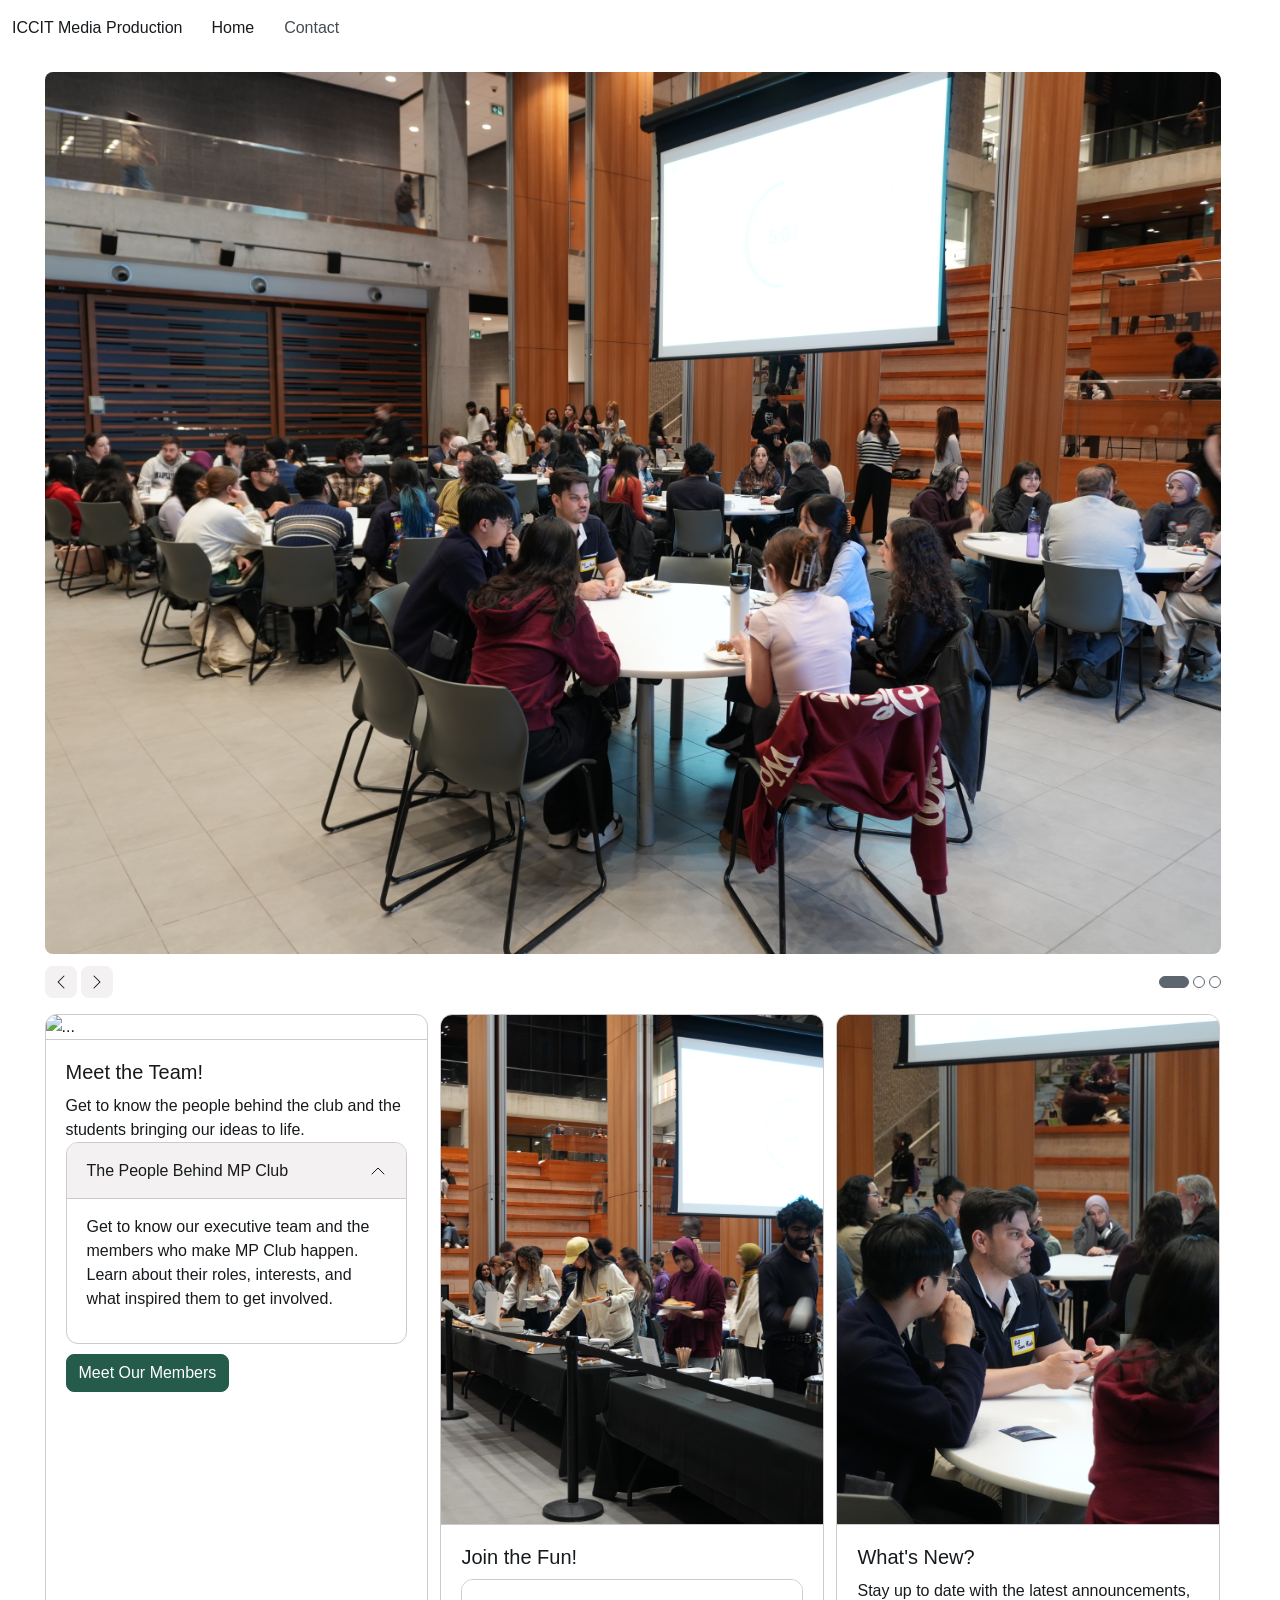
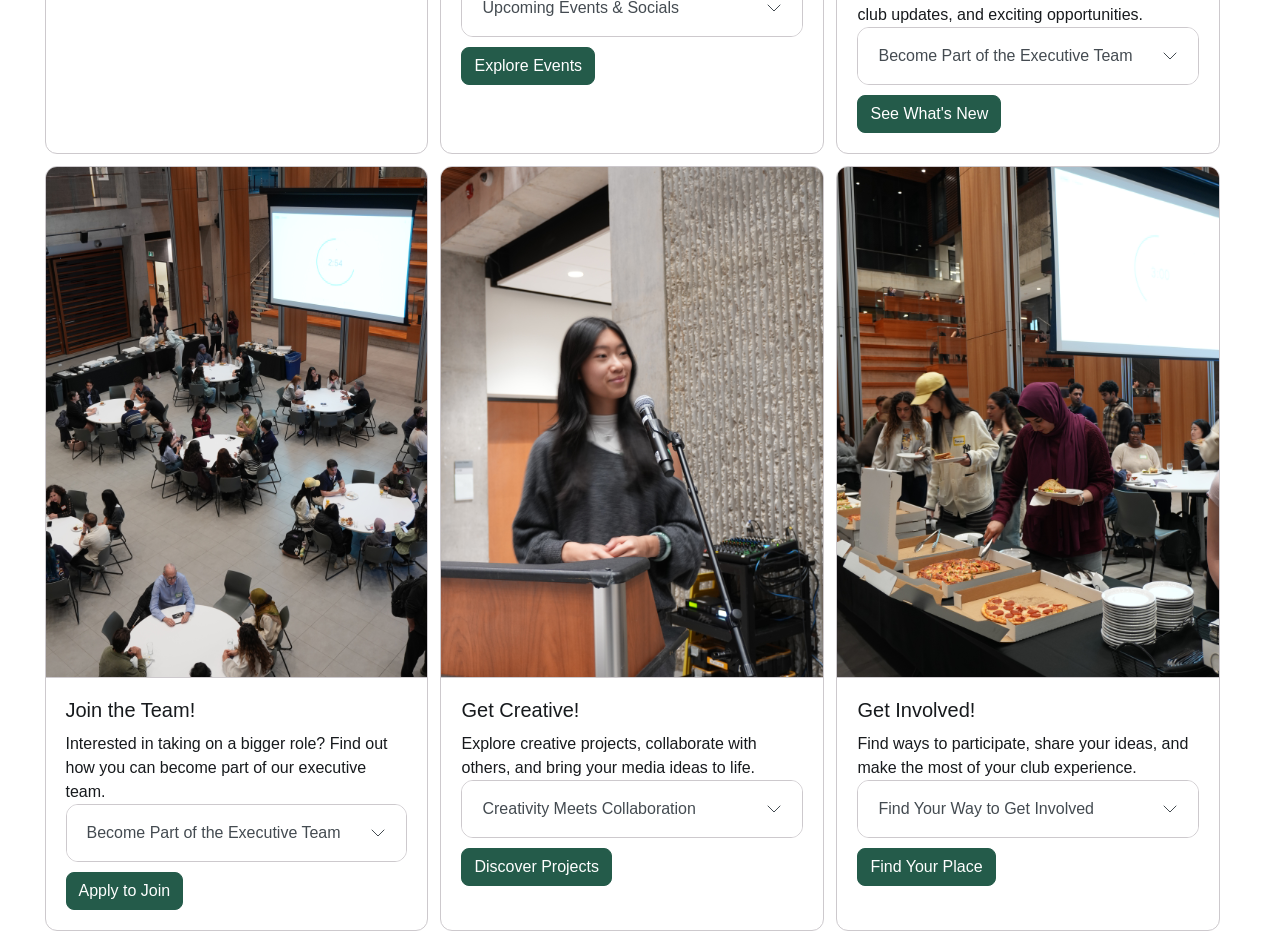
==== index.html @ 5dc6a639 "version01" ====
<!DOCTYPE html>
<html lang="en">
<head>
    <meta charset="UTF-8">
    <meta name="viewport" content="width=device-width, initial-scale=1.0">
    <title>ICCIT Media Production</title>
    <link rel="stylesheet" href="css/bootstrap.min.css">
    <link rel="stylesheet" href="css/style.css">
    <script type="module" src="js/bootstrap.bundle.min.js"></script>
</head>
<body>


<nav class="navbar md:navbar-expand">
  <div class="container-fluid">
    <a class="navbar-brand" href="#">ICCIT Media Production</a>
    <button class="btn-icon navbar-toggler" type="button" data-bs-toggle="drawer" data-bs-target="#navbarNavMenu" aria-controls="navbarNavMenu" aria-expanded="false" aria-label="Toggle navigation">
      <span class="navbar-toggler-icon" aria-hidden="true"></span>
    </button>
    <dialog class="drawer drawer-end" tabindex="-1" id="navbarNavMenu" aria-labelledby="navbarNavMenuLabel">
      <div class="drawer-header">
        <h5 class="drawer-title" id="navbarNavMenuLabel">Menu</h5>
        <button type="button" class="btn-close" data-bs-dismiss="drawer" aria-label="Close"></button>
      </div>
      <div class="drawer-body">
        <ul class="navbar-nav">
          <li class="nav-item">
            <a class="nav-link active" aria-current="page" href="index.html">Home</a>
          </li>
          <li class="nav-item">
            <a class="nav-link" href="contact.html">Contact</a>
          </li>
          <li class="nav-item">
            <a class="nav-link" href="#"></a>
          </li>
          <li class="nav-item">
            <div class="menu">
              <a class="menu-item" href="#">Action</a>
              <a class="menu-item" href="#">Another action</a>
              <a class="menu-item" href="#">Something else here</a>
            </div>
          </li>
        </ul>
      </div>
    </dialog>
  </div>
</nav>


<div class="container mt-5">
<div id="carouselStackedIndicators" class="carousel slide">
  <div class="carousel-inner rounded-5">
    <div class="carousel-item active">
      <img src="images/event.JPG" class="d-block w-100" alt="Wideshot of students and professors chatting during the Meet the Profs event 2026">
    </div>
    <div class="carousel-item">
      <img src="images/group_pic.jpg" class="d-block w-100" alt="Group Pic of Executive and associate Members of the ICCIT Council">
    </div>
    <div class="carousel-item">
      <img src="images/round_table.jpg" class="d-block w-100" alt="Close of students and professors chatting around a table">
    </div>
  </div>
  <div class="d-flex justify-content-between align-items-center">
    <div>
      <button class="btn-icon btn-sm" type="button" data-bs-target="#carouselStackedIndicators" data-bs-slide="prev">
        <span class="carousel-icon-prev" aria-hidden="true"></span>
        <span class="visually-hidden">Previous</span>
      </button>
      <button class="btn-icon btn-sm" type="button" data-bs-target="#carouselStackedIndicators" data-bs-slide="next">
        <span class="carousel-icon-next" aria-hidden="true"></span>
        <span class="visually-hidden">Next</span>
      </button>
    </div>
    <div class="carousel-indicators">
      <button type="button" data-bs-target="#carouselStackedIndicators" data-bs-slide-to="0" class="active" aria-current="true" aria-label="Slide 1"></button>
      <button type="button" data-bs-target="#carouselStackedIndicators" data-bs-slide-to="1" aria-label="Slide 2"></button>
      <button type="button" data-bs-target="#carouselStackedIndicators" data-bs-slide-to="2" aria-label="Slide 3"></button>
    </div>
  </div>
</div>
</div>


<div class="container mt-5 h-100">
  <div class="row g-4">
    <div class="col-12 md:col-6 lg:col-4">
      <section class="card h-100" style="max-width: 100%">
        <img src="images/members.jpg" class="card-img-top" alt="...">
        <div class="card-body">
          <h4 class="card-title">Meet the Team!</h4>
          <div class="accordion">Get to know the people behind the club and the students bringing our ideas to life.
            <details class="accordion-item" name="accordionExample" open>
              <summary class="accordion-header">
                The People Behind MP Club
                <svg class="accordion-icon" xmlns="http://www.w3.org/2000/svg" viewBox="0 0 16 16" fill="none" stroke="currentColor" stroke-linecap="round" stroke-linejoin="round"><path d="m2 5 6 6 6-6"/></svg>
              </summary>
              <div class="accordion-body">
                <p class="card-text">Get to know our executive team and the members who make MP Club happen. Learn about their roles, interests, and what inspired them to get involved.</p>
              </div>
            </details>
          </div>
          <button type="button" class="btn-solid theme-primary" data-bs-toggle="dialog" data-bs-target="#membersDialog">
            Meet Our Members
          </button>

          <dialog class="dialog" id="membersDialog">
            <div class="dialog-header">
              <h1 class="dialog-title">Meet Our Members</h1>
              <button type="button" class="btn-close" data-bs-dismiss="dialog" aria-label="Close"></button>
            </div>
            <div class="dialog-body">
              <p>Meet the executive team and discover the students who make ICCIT Media Production Club possible.</p>
            </div>
          </dialog>
        </div>
      </section>
    </div>

    <div class="col-12 md:col-6 lg:col-4">
      <section class="card h-100" style="max-width: 100%">
        <img src="images/food.JPG" class="card-img-top" alt="...">
        <div class="card-body">
          <h4 class="card-title">Join the Fun!</h4>
          <div class="accordion">
            <details class="accordion-item" name="accordionExample" open>
              <summary class="accordion-header">Upcoming Events & Socials
                <svg class="accordion-icon" xmlns="http://www.w3.org/2000/svg" viewBox="0 0 16 16" fill="none" stroke="currentColor" stroke-linecap="round" stroke-linejoin="round"><path d="m2 5 6 6 6-6"/></svg>
              </summary>
              <div class="accordion-body">
                <p class="card-text">From casual hangouts to campus-wide events, there's always something happening at MP Club. Join us to meet new people, make connections, and enjoy everything our community has to offer.</p>
              </div>
            </details>
          </div>
          <button type="button" class="btn-solid theme-primary" data-bs-toggle="dialog" data-bs-target="#eventsDialog">
            Explore Events
          </button>

          <dialog class="dialog" id="eventsDialog">
            <div class="dialog-header">
              <h1 class="dialog-title">Upcoming Events</h1>
              <button type="button" class="btn-close" data-bs-dismiss="dialog" aria-label="Close"></button>
            </div>
            <div class="dialog-body">
              <p>Join us for social events, campus activities, and opportunities to connect with other ICCIT students.</p>
            </div>
          </dialog>
        </div>
      </section>
    </div>

    <div class="col-12 md:col-6 lg:col-4">
      <section class="card h-100" style="max-width: 100%">
        <img src="images/professor.JPG" class="card-img-top" alt="...">
        <div class="card-body">
          <h4 class="card-title">What's New?</h4>
          <div class="accordion">Stay up to date with the latest announcements, club updates, and exciting opportunities.
            <details class="accordion-item" name="accordionExample" open>
              <summary class="accordion-header">Become Part of the Executive Team
                <svg class="accordion-icon" xmlns="http://www.w3.org/2000/svg" viewBox="0 0 16 16" fill="none" stroke="currentColor" stroke-linecap="round" stroke-linejoin="round"><path d="m2 5 6 6 6-6"/></svg>
              </summary>
              <div class="accordion-body">
                <p class="card-text">There's always something new to discover. Catch up on our latest announcements, upcoming initiatives, event highlights, and other updates from the MP Club community.</p>
              </div>
            </details>
          </div>
          <button type="button" class="btn-solid theme-primary" data-bs-toggle="dialog" data-bs-target="#updatesDialog">
            See What's New
          </button>

          <dialog class="dialog" id="updatesDialog">
            <div class="dialog-header">
              <h1 class="dialog-title">Club Updates</h1>
              <button type="button" class="btn-close" data-bs-dismiss="dialog" aria-label="Close"></button>
            </div>
            <div class="dialog-body">
              <p>Discover the latest club announcements, upcoming initiatives, event highlights, and opportunities to get involved.</p>
            </div>
          </dialog>
        </div>
      </section>
    </div>

    <div class="col-12 md:col-6 lg:col-4">
      <section class="card h-100" style="max-width: 100%">
        <img src="images/p4.JPG" class="card-img-top" alt="...">
        <div class="card-body">
          <h4 class="card-title">Join the Team!</h4>
          <div class="accordion"> Interested in taking on a bigger role? Find out how you can become part of our executive team.
            <details class="accordion-item" name="accordionExample" open>
              <summary class="accordion-header">Become Part of the Executive Team
                <svg class="accordion-icon" xmlns="http://www.w3.org/2000/svg" viewBox="0 0 16 16" fill="none" stroke="currentColor" stroke-linecap="round" stroke-linejoin="round"><path d="m2 5 6 6 6-6"/></svg>
              </summary>
              <div class="accordion-body">
                <p class="card-text">Want to help shape the future of MP Club? Learn about executive positions, responsibilities, and recruitment opportunities. Develop new skills, take on leadership opportunities, and help bring the club's ideas to life.</p>
              </div>
            </details>
          </div>
          <button type="button" class="btn-solid theme-primary" data-bs-toggle="dialog" data-bs-target="#teamDialog">
            Apply to Join
          </button>

          <dialog class="dialog" id="teamDialog">
            <div class="dialog-header">
              <h1 class="dialog-title">Join the Executive Team</h1>
              <button type="button" class="btn-close" data-bs-dismiss="dialog" aria-label="Close"></button>
            </div>
            <div class="dialog-body">
              <p>Interested in leadership? Explore executive positions and discover how you can contribute to the future of MP Club.</p>
            </div>
          </dialog>
        </div>
      </section>
    </div>

    <div class="col-12 md:col-6 lg:col-4">
      <section class="card h-100" style="max-width: 100%">
        <img src="images/p5.JPG" class="card-img-top" alt="...">
        <div class="card-body">
          <h4 class="card-title">Get Creative!</h4>
          <div class="accordion">Explore creative projects, collaborate with others, and bring your media ideas to life.
            <details class="accordion-item" name="accordionExample" open>
              <summary class="accordion-header">Creativity Meets Collaboration
                <svg class="accordion-icon" xmlns="http://www.w3.org/2000/svg" viewBox="0 0 16 16" fill="none" stroke="currentColor" stroke-linecap="round" stroke-linejoin="round"><path d="m2 5 6 6 6-6"/></svg>
              </summary>
              <div class="accordion-body">
                <p class="card-text">Have an idea for a project? Explore opportunities to create content, experiment with media, and collaborate with other students. Bring your creativity and turn your ideas into something real.</p>
              </div>
            </details>
          </div>
          <button type="button" class="btn-solid theme-primary" data-bs-toggle="dialog" data-bs-target="#projectsDialog">
            Discover Projects
          </button>

          <dialog class="dialog" id="projectsDialog">
            <div class="dialog-header">
              <h1 class="dialog-title">Creative Projects</h1>
              <button type="button" class="btn-close" data-bs-dismiss="dialog" aria-label="Close"></button>
            </div>
            <div class="dialog-body">
              <p>Bring your ideas to life through creative media projects, content production, and collaboration with fellow students.</p>
            </div>
          </dialog>
        </div>
      </section>
    </div>

    <div class="col-12 md:col-6 lg:col-4">
      <section class="card h-100" style="max-width: 100%">
        <img src="images/p6.JPG" class="card-img-top" alt="...">
        <div class="card-body">
          <h4 class="card-title">Get Involved!</h4>
          <div class="accordion">Find ways to participate, share your ideas, and make the most of your club experience.
            <details class="accordion-item" name="accordionExample" open>
              <summary class="accordion-header">
                Find Your Way to Get Involved
                <svg class="accordion-icon" xmlns="http://www.w3.org/2000/svg" viewBox="0 0 16 16" fill="none" stroke="currentColor" stroke-linecap="round" stroke-linejoin="round"><path d="m2 5 6 6 6-6"/></svg>
              </summary>
              <div class="accordion-body">
                <p class="card-text">You don't need to be an executive to make an impact. Whether you want to volunteer, attend events, contribute ideas, or collaborate on initiatives, there are plenty of ways to participate.</p>
              </div>
            </details>
          </div>
          <button type="button" class="btn-solid theme-primary" data-bs-toggle="dialog" data-bs-target="#involvementDialog">
            Find Your Place
          </button>

          <dialog class="dialog" id="involvementDialog">
            <div class="dialog-header">
              <h1 class="dialog-title">Get Involved</h1>
              <button type="button" class="btn-close" data-bs-dismiss="dialog" aria-label="Close"></button>
            </div>
            <div class="dialog-body">
              <p>Whether you want to volunteer, attend events, or share your ideas, there are many ways to contribute to the MP Club community.</p>
            </div>
          </dialog>
        </div>
      </section>
    </div>
  </div>
</div>



</body>
</html>
---- css/style.css ----
.btn-solid.theme-primary {
  background-color: #245b4a;
  border-color: #245b4a;
  color: #ffffff;
}

.btn-solid.theme-primary:hover {
  background-color: #194536;
  border-color: #194536;
  color: #ffffff;
}
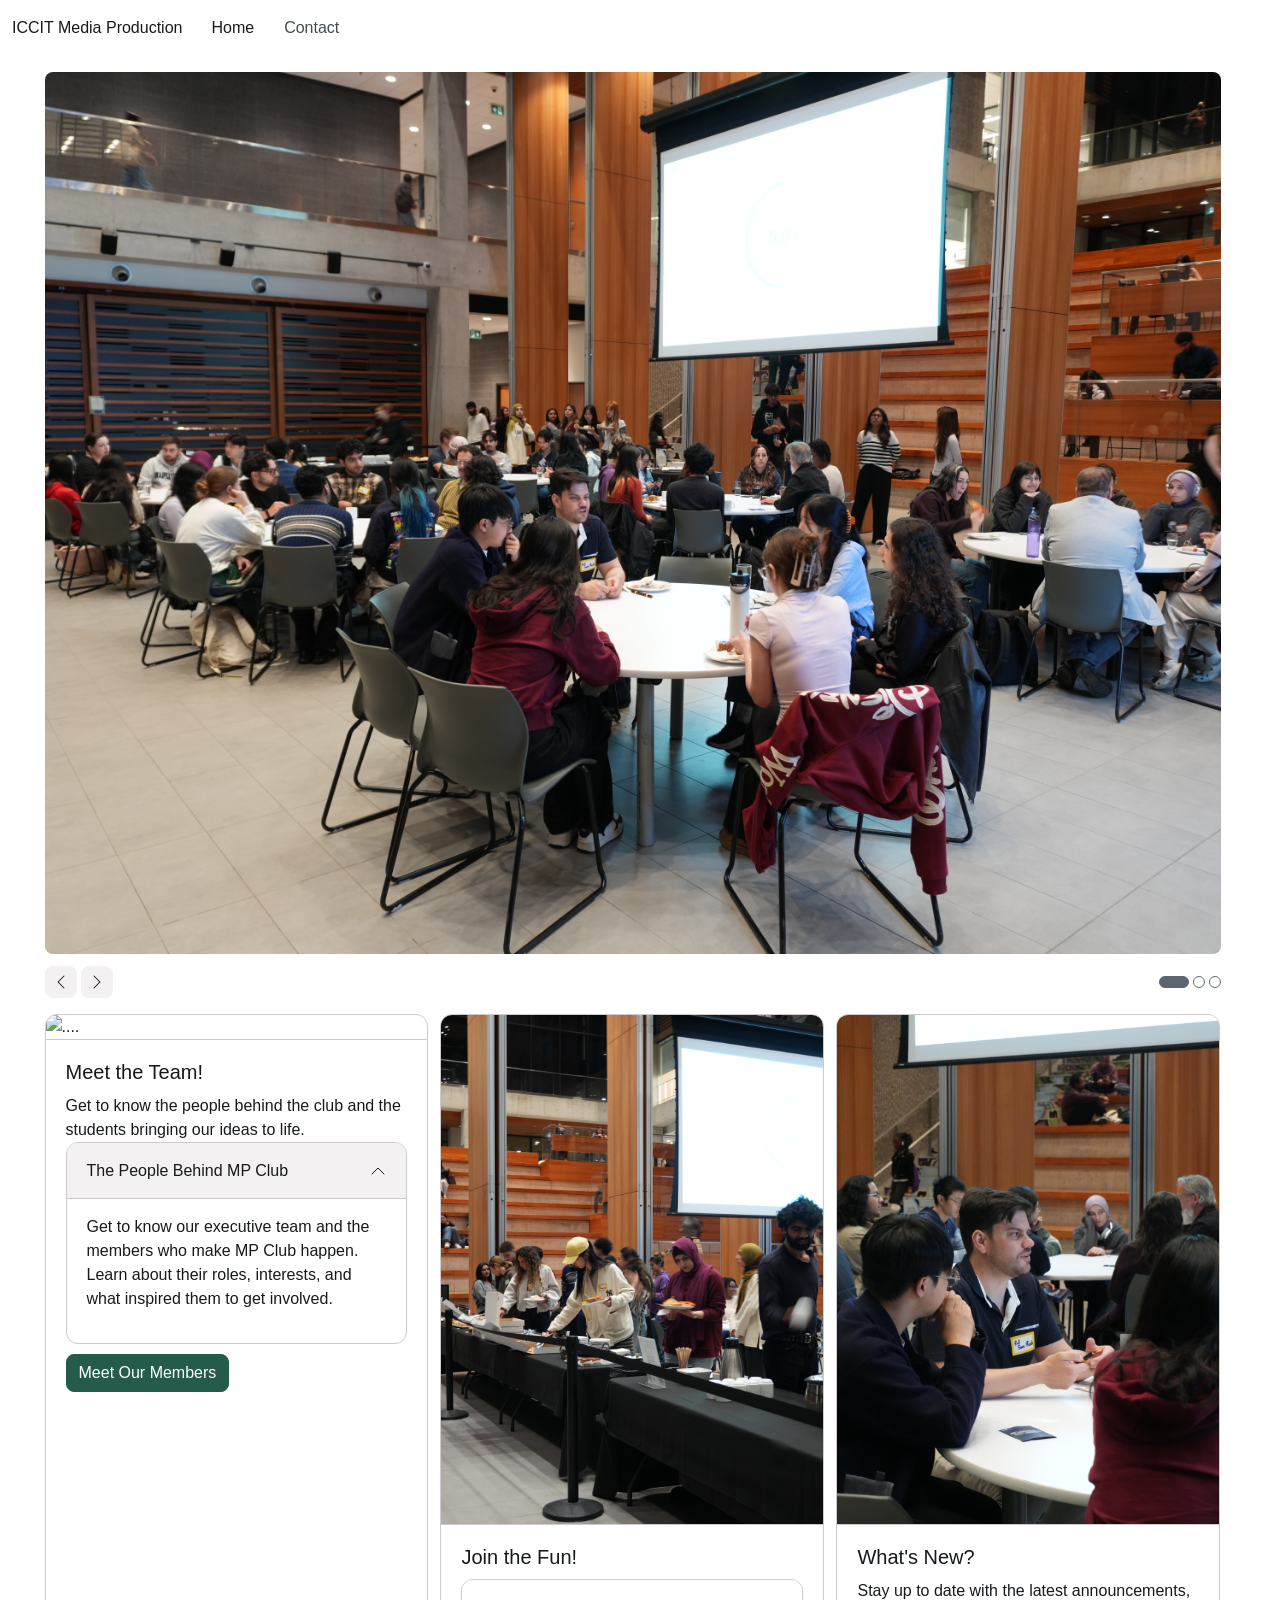
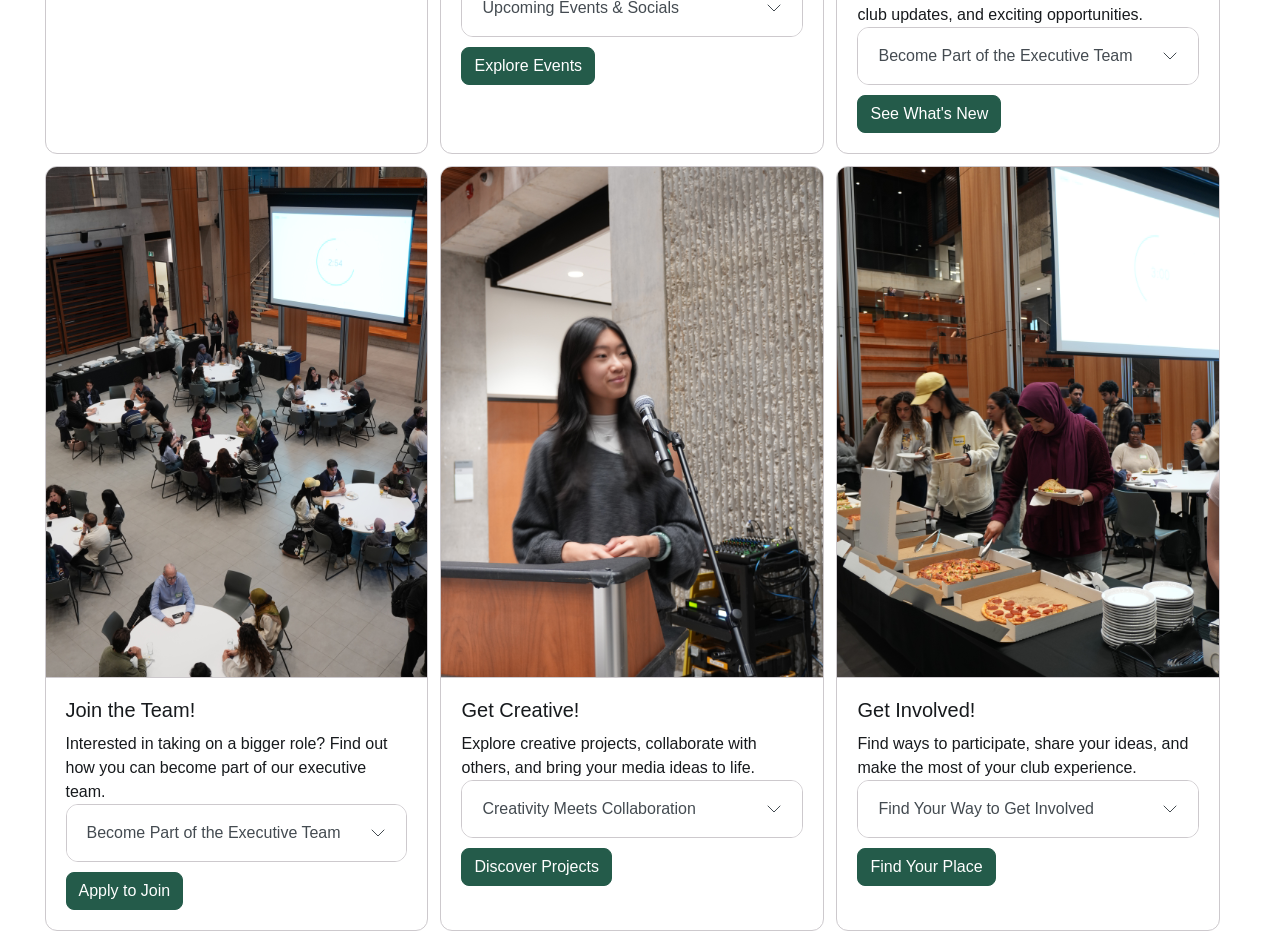
==== commit 6f994ef1: "version02" ====
--- a/index.html
+++ b/index.html
@@ -85,7 +85,7 @@
   <div class="row g-4">
     <div class="col-12 md:col-6 lg:col-4">
       <section class="card h-100" style="max-width: 100%">
-        <img src="images/members.jpg" class="card-img-top" alt="...">
+        <img src="images/members.jpg" class="card-img-top" alt="....">
         <div class="card-body">
           <h4 class="card-title">Meet the Team!</h4>
           <div class="accordion">Get to know the people behind the club and the students bringing our ideas to life.
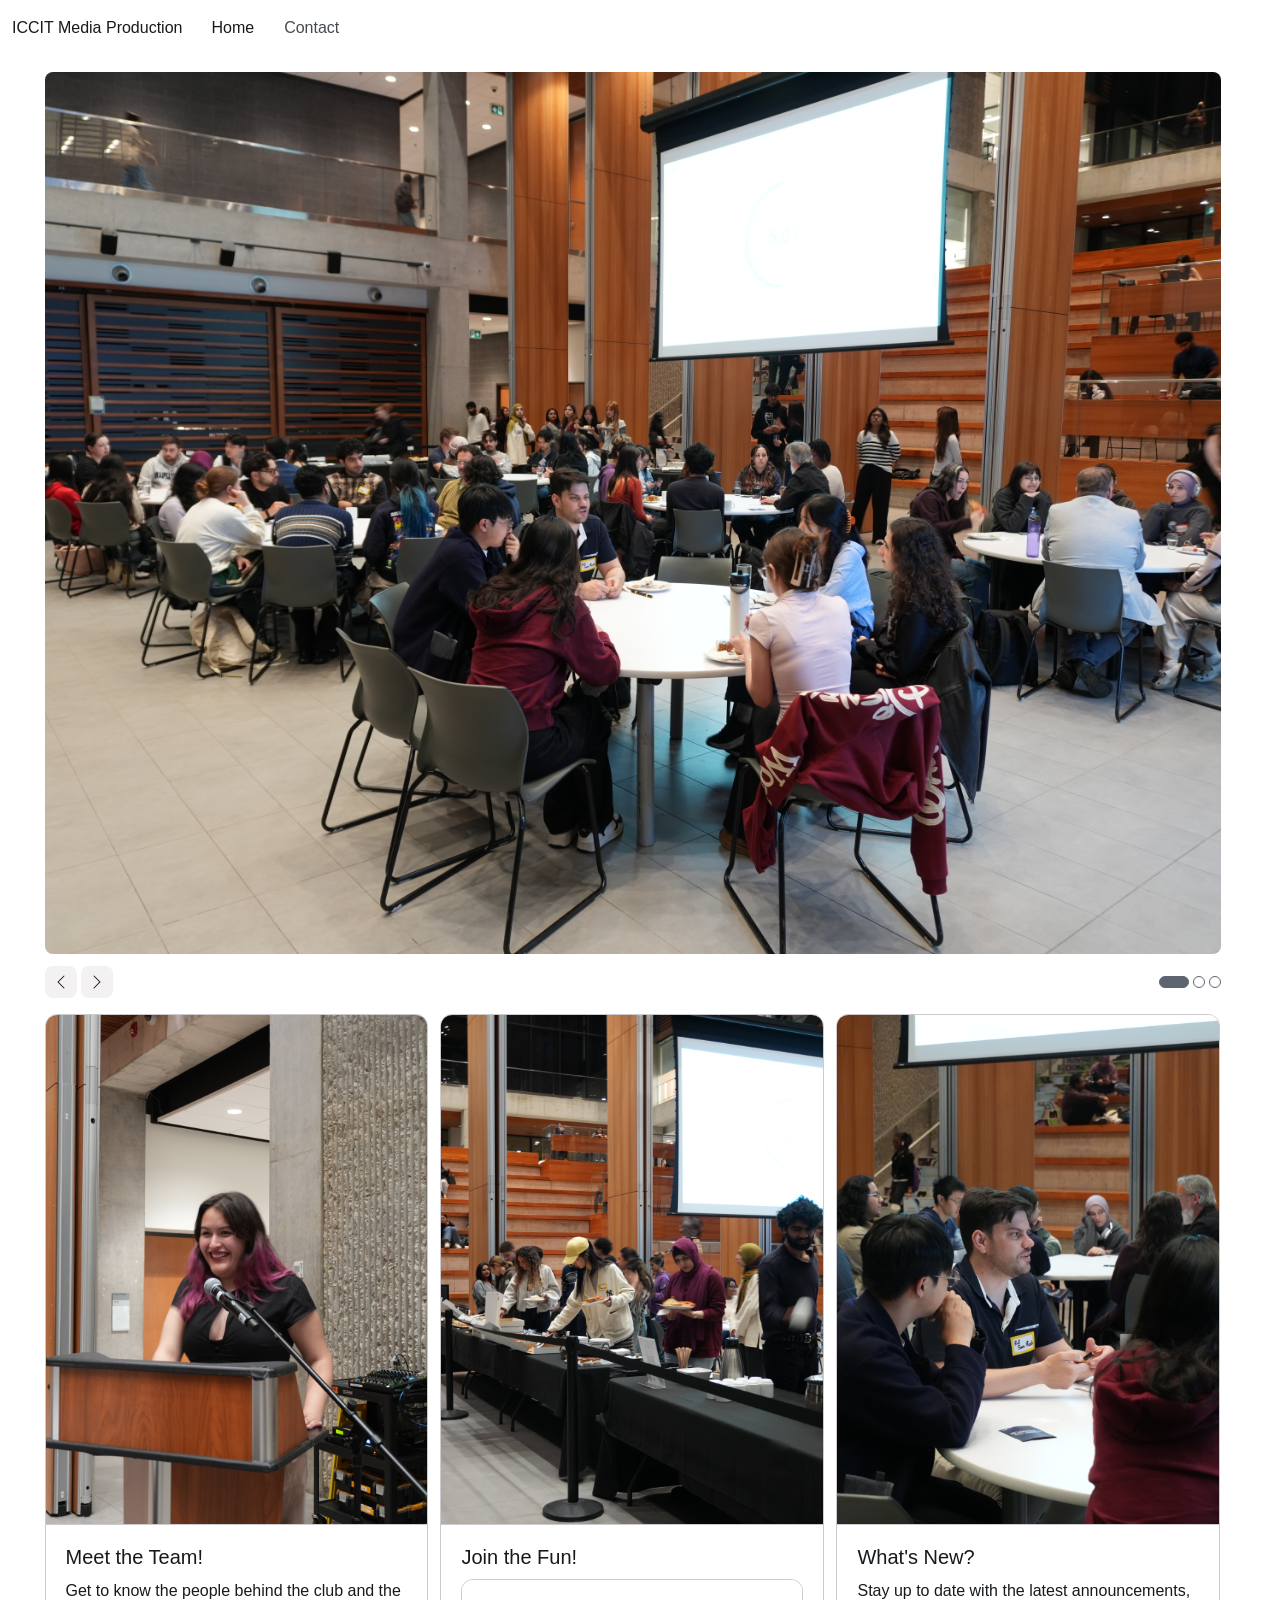
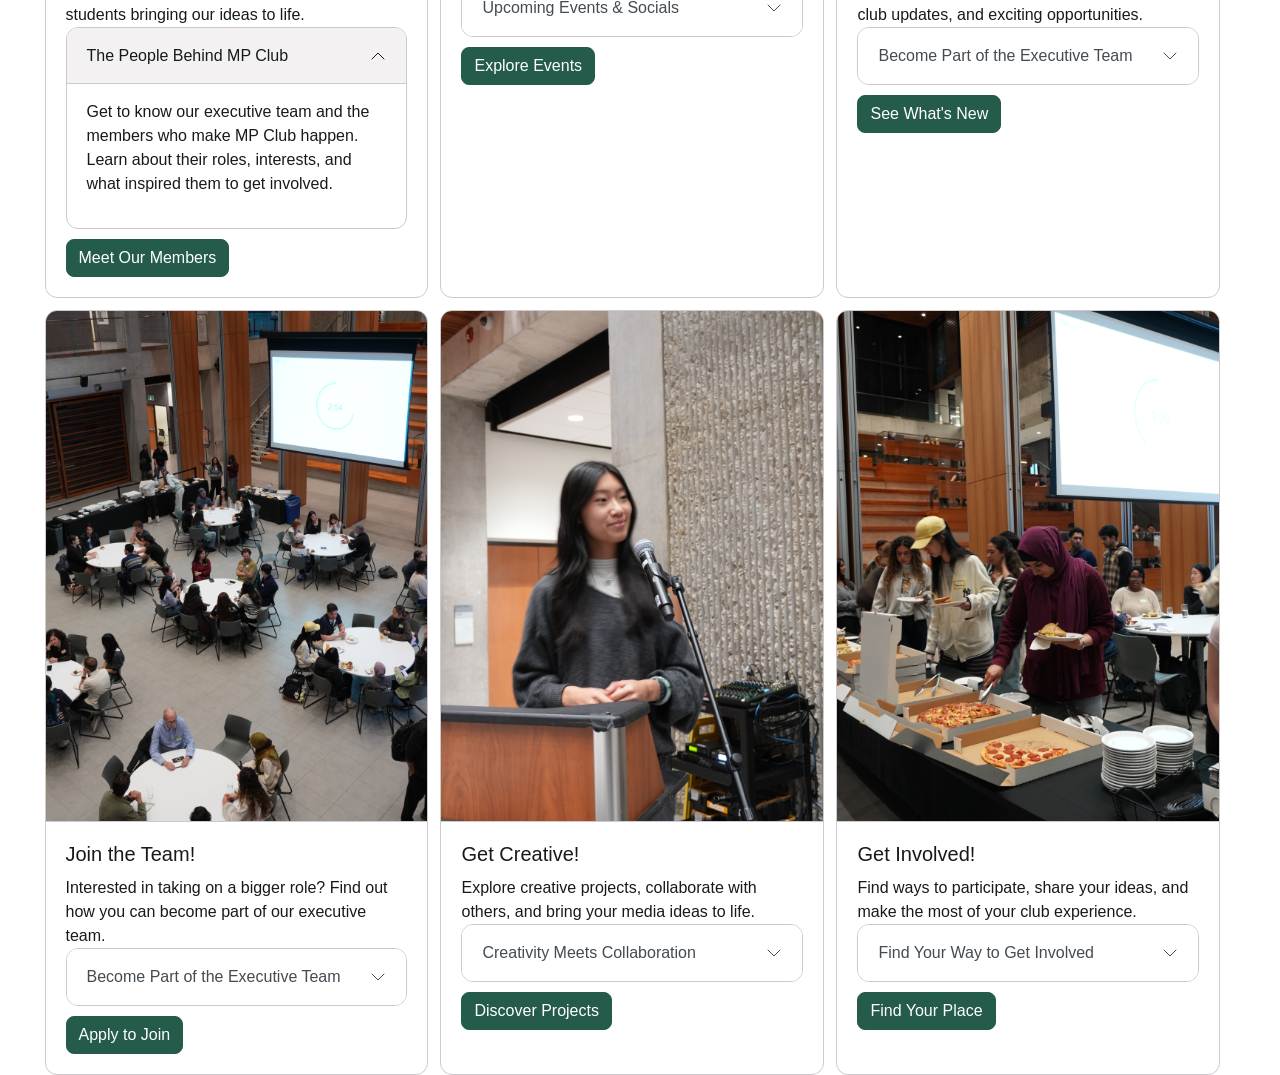
==== commit 6ebf9f95: "VERS3" ====
--- a/index.html
+++ b/index.html
@@ -85,7 +85,7 @@
   <div class="row g-4">
     <div class="col-12 md:col-6 lg:col-4">
       <section class="card h-100" style="max-width: 100%">
-        <img src="images/members.jpg" class="card-img-top" alt="....">
+        <img src="images/Members.JPG" class="card-img-top" alt="....">
         <div class="card-body">
           <h4 class="card-title">Meet the Team!</h4>
           <div class="accordion">Get to know the people behind the club and the students bringing our ideas to life.
